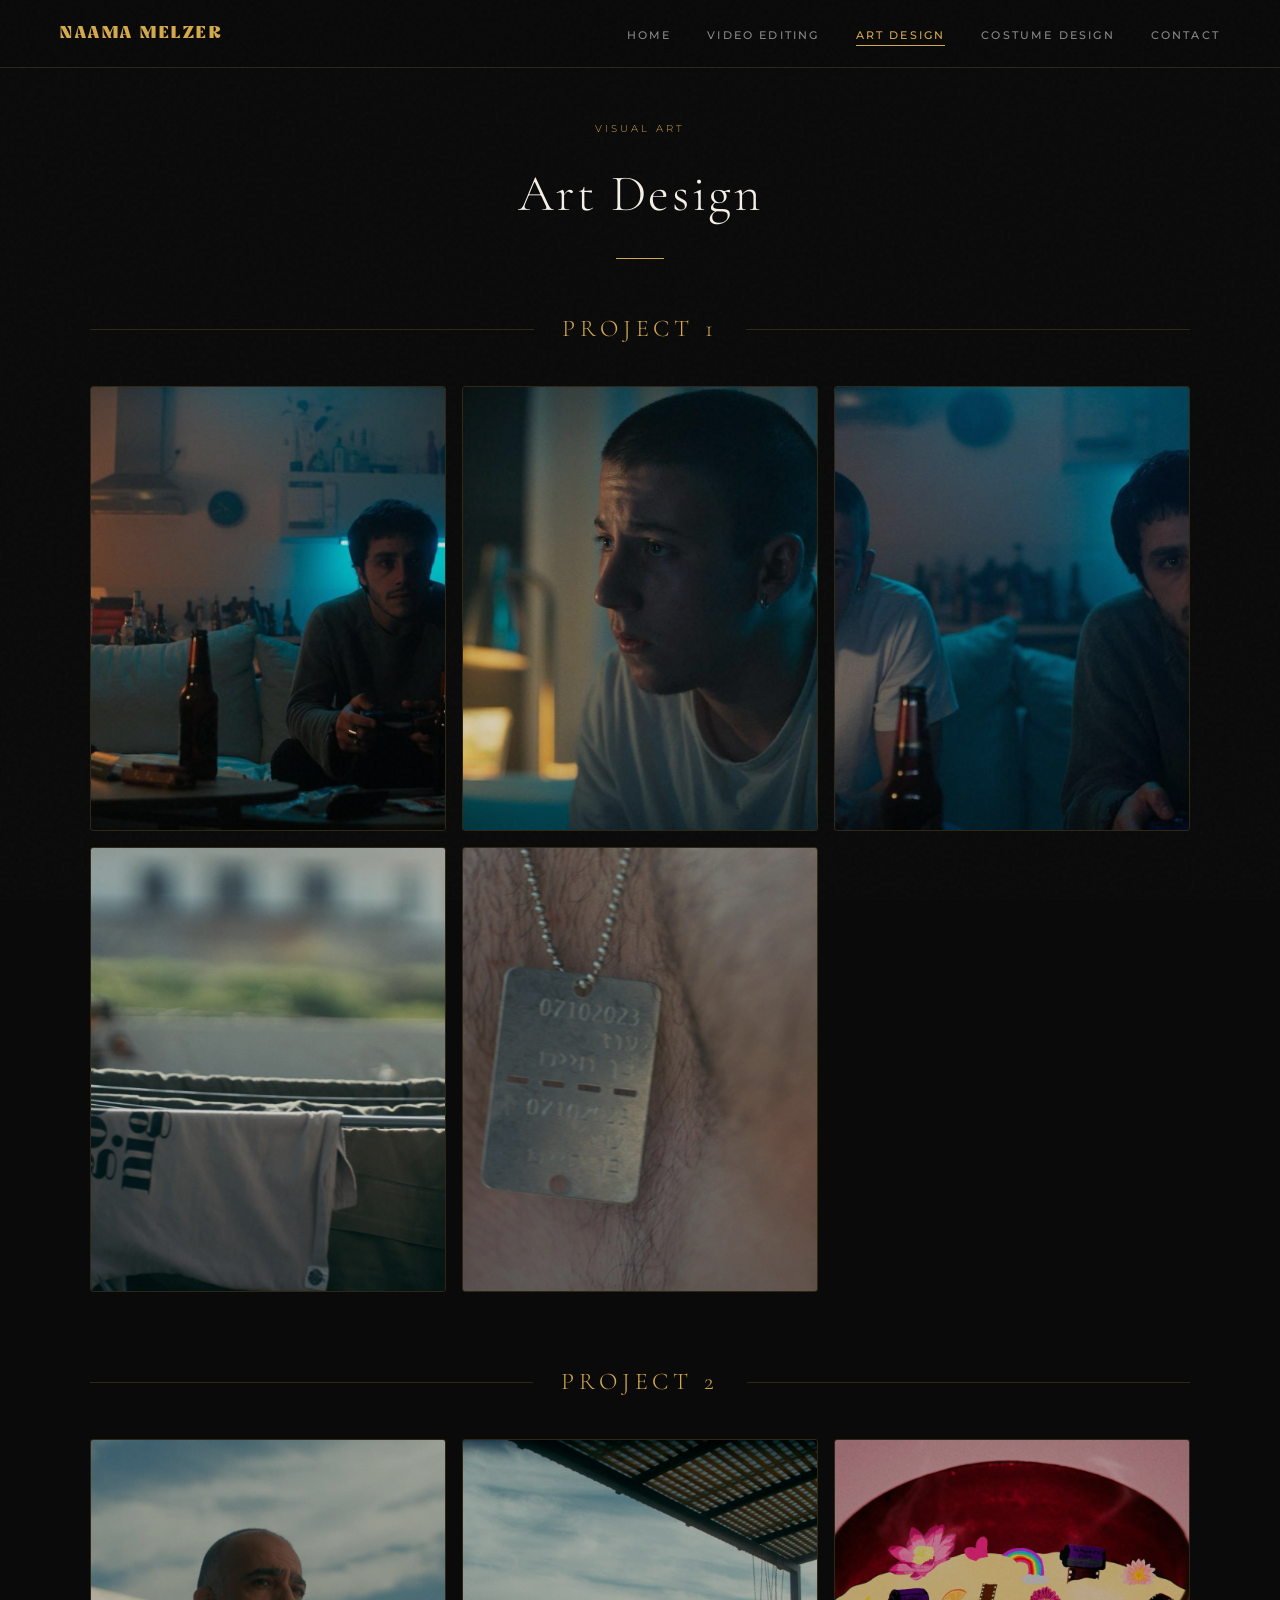
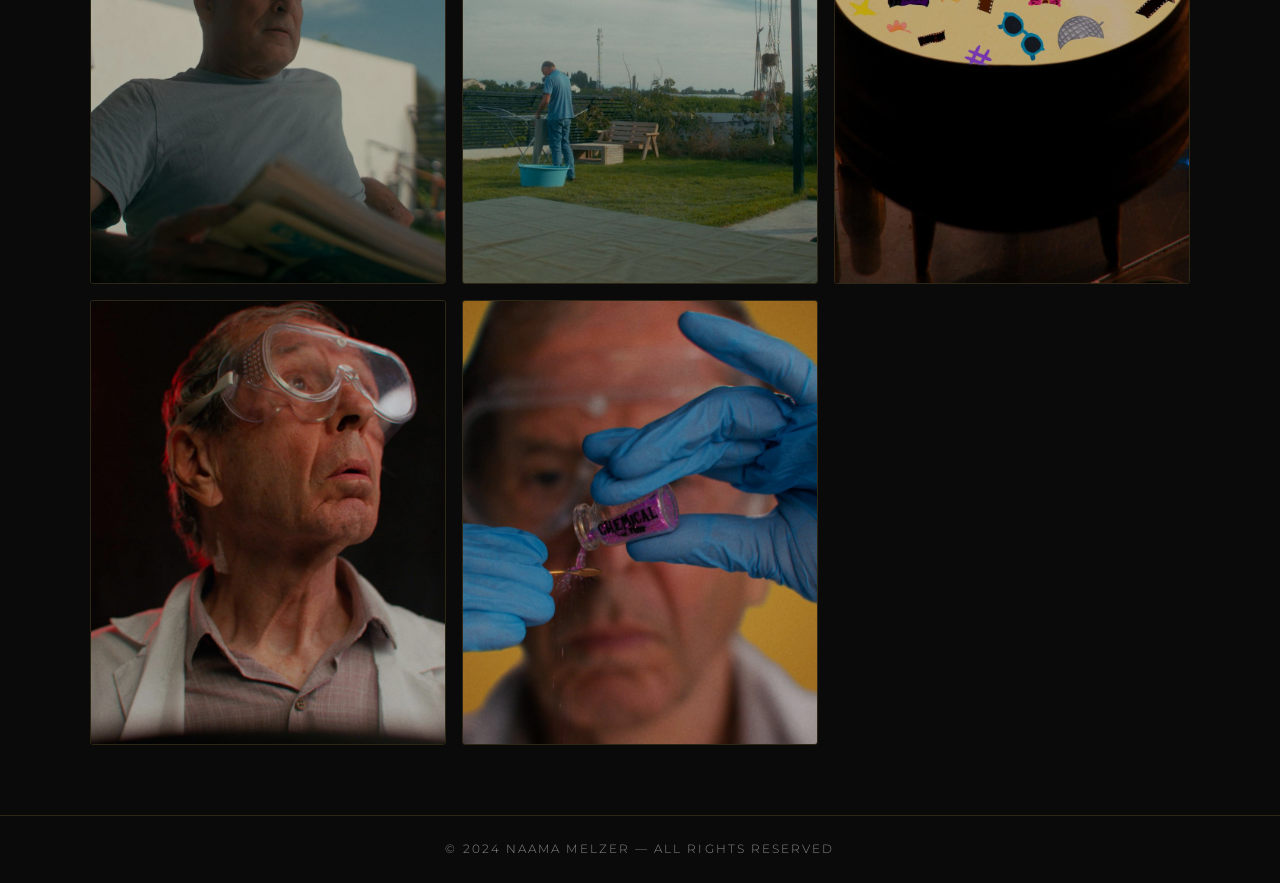
==== Art.html @ b5d04736 "Add files via upload" ====
<!DOCTYPE html>
<html lang="en">
<head>
  <meta charset="UTF-8">
  <meta name="viewport" content="width=device-width, initial-scale=1.0">
  <title>Art Design — Naama Melzer</title>
  <link rel="stylesheet" href="style.css">
  <link rel="stylesheet" href="https://cdnjs.cloudflare.com/ajax/libs/font-awesome/6.4.0/css/all.min.css">
</head>
<body class="page-fade">

  <header>
    <span class="nav-brand">Naama Melzer</span>
    <nav>
      <ul>
        <li><a href="index.html">Home</a></li>
        <li><a href="Video.html">Video Editing</a></li>
        <li><a href="Art.html" class="active">Art Design</a></li>
        <li><a href="CostumeDesgine.html">Costume Design</a></li>
        <li><a href="ContactUs.html">Contact</a></li>
      </ul>
    </nav>
  </header>

  <div class="section-header" style="padding-top:120px">
    <p class="label">Visual Art</p>
    <h2>Art Design</h2>
    <div class="rule"></div>
  </div>

  <!-- Project 1 -->
  <div class="project-block">
    <div class="project-divider">
      <div class="pd-line"></div>
      <span class="pd-label">Project 1</span>
      <div class="pd-line"></div>
    </div>
    <div class="art-grid">
      <div class="art-card">
        <img src="images/image1.jpg" alt="Project 1 — Work 1">
        <div class="art-card-overlay"><h3>Project 1</h3></div>
      </div>
      <div class="art-card">
        <img src="images/image2.jpg" alt="Project 1 — Work 2">
        <div class="art-card-overlay"><h3>Project 1</h3></div>
      </div>
      <div class="art-card">
        <img src="images/image3.jpg" alt="Project 1 — Work 3">
        <div class="art-card-overlay"><h3>Project 1</h3></div>
      </div>
      <div class="art-card">
        <img src="images/image4.jpg" alt="Project 1 — Work 4">
        <div class="art-card-overlay"><h3>Project 1</h3></div>
      </div>
      <div class="art-card">
        <img src="images/image5.jpg" alt="Project 1 — Work 5">
        <div class="art-card-overlay"><h3>Project 1</h3></div>
      </div>
    </div>
  </div>

  <!-- Project 2 -->
  <div class="project-block">
    <div class="project-divider">
      <div class="pd-line"></div>
      <span class="pd-label">Project 2</span>
      <div class="pd-line"></div>
    </div>
    <div class="art-grid">
      <div class="art-card">
        <img src="images/image6.jpg" alt="Project 2 — Work 1">
        <div class="art-card-overlay"><h3>Project 2</h3></div>
      </div>
      <div class="art-card">
        <img src="images/image7.jpg" alt="Project 2 — Work 2">
        <div class="art-card-overlay"><h3>Project 2</h3></div>
      </div>
      <div class="art-card">
        <img src="images/image8.jpg" alt="Project 2 — Work 3">
        <div class="art-card-overlay"><h3>Project 2</h3></div>
      </div>
      <div class="art-card">
        <img src="images/image9.jpg" alt="Project 2 — Work 4">
        <div class="art-card-overlay"><h3>Project 2</h3></div>
      </div>
      <div class="art-card">
        <img src="images/image10.jpg" alt="Project 2 — Work 5">
        <div class="art-card-overlay"><h3>Project 2</h3></div>
      </div>
    </div>
  </div>

  <footer>
    <p>&copy; 2024 Naama Melzer &mdash; All rights reserved</p>
  </footer>

  <script src="script.js"></script>
</body>
</html>
---- style.css ----
/* ============================================================
   NAAMA MELZER — PORTFOLIO  |  Professional Redesign
   ============================================================ */

@import url('https://fonts.googleapis.com/css2?family=Cormorant+Garamond:ital,wght@0,300;0,400;0,600;1,300;1,400&family=Montserrat:wght@300;400;500;600&display=swap');

@font-face {
  font-family: 'NEONLEDLight';
  src: url('NEONLEDLight.otf') format('opentype');
}
@font-face {
  font-family: 'CameraObscuraDEMO';
  src: url('CameraObscuraDEMO.otf') format('opentype');
}
@font-face {
  font-family: 'NougatExtraBlack';
  src: url('Nougat-ExtraBlack.ttf') format('truetype');
}

:root {
  --bg:          #0a0a0a;
  --bg2:         #111111;
  --bg3:         #181818;
  --gold:        #d4a94a;
  --gold-light:  #f0cc7a;
  --gold-dim:    #8a6a22;
  --white:       #f5f0e8;
  --grey:        #888;
  --border:      rgba(212, 169, 74, 0.18);
  --transition:  0.35s cubic-bezier(0.4, 0, 0.2, 1);
}

*, *::before, *::after { margin:0; padding:0; box-sizing:border-box; }
html { scroll-behavior: smooth; }

body {
  background-color: var(--bg);
  color: var(--white);
  font-family: 'Montserrat', sans-serif;
  font-weight: 300;
  letter-spacing: 0.02em;
  line-height: 1.7;
  overflow-x: hidden;
}

a { color: inherit; text-decoration: none; }
img { display: block; max-width: 100%; }

/* grain */
body::before {
  content: '';
  position: fixed; inset: 0;
  background-image: url("data:image/svg+xml,%3Csvg viewBox='0 0 256 256' xmlns='http://www.w3.org/2000/svg'%3E%3Cfilter id='n'%3E%3CfeTurbulence type='fractalNoise' baseFrequency='0.9' numOctaves='4' stitchTiles='stitch'/%3E%3C/filter%3E%3Crect width='100%25' height='100%25' filter='url(%23n)' opacity='1'/%3E%3C/svg%3E");
  opacity: 0.025;
  pointer-events: none;
  z-index: 9999;
}

/* ── Header ── */
header {
  position: fixed; top:0; left:0; right:0; z-index:100;
  background: rgba(10,10,10,0.88);
  backdrop-filter: blur(18px); -webkit-backdrop-filter: blur(18px);
  border-bottom: 1px solid var(--border);
  padding: 0 60px;
  height: 68px;
  display: flex; align-items: center; justify-content: space-between;
}

.nav-brand {
  font-family: 'CameraObscuraDEMO', serif;
  font-size: 1.05rem; color: var(--gold); letter-spacing: 0.15em; text-transform: uppercase;
}

nav ul { list-style:none; display:flex; gap:36px; align-items:center; }

nav ul li a {
  font-family: 'Montserrat', sans-serif;
  font-size: 0.68rem; font-weight:500; letter-spacing:0.2em; text-transform:uppercase;
  color: var(--grey); position:relative; padding-bottom:4px;
  transition: color var(--transition);
}
nav ul li a::after {
  content:''; position:absolute; bottom:0; left:0; width:0; height:1px;
  background: var(--gold); transition: width var(--transition);
}
nav ul li a:hover, nav ul li a.active { color: var(--gold); }
nav ul li a:hover::after, nav ul li a.active::after { width:100%; }

/* ── Hero ── */
.hero {
  min-height: 100vh; display:flex; flex-direction:column;
  align-items:center; justify-content:center; text-align:center;
  padding: 100px 40px 60px; position:relative; overflow:hidden;
}
.hero::before {
  content:''; position:absolute; inset:0;
  background: radial-gradient(ellipse 80% 60% at 50% 50%, rgba(212,169,74,0.07) 0%, transparent 70%);
  pointer-events:none;
}
.hero-line {
  width:1px; height:80px;
  background: linear-gradient(to bottom, transparent, var(--gold));
  margin: 0 auto 40px;
  animation: lineGrow 1.2s ease forwards;
}
@keyframes lineGrow { from{height:0;opacity:0} to{height:80px;opacity:1} }

.hero h1 {
  font-family: 'NEONLEDLight', sans-serif;
  font-size: clamp(3.5rem, 10vw, 8rem); font-weight:400;
  color: var(--gold); letter-spacing:0.06em; line-height:1;
  animation: fadeUp 1s ease 0.3s both;
  text-shadow: 0 0 60px rgba(212,169,74,0.3);
}
.hero h2 {
  font-family: 'CameraObscuraDEMO', sans-serif;
  font-size: clamp(0.85rem, 2.5vw, 1.2rem); font-weight:400;
  color: var(--white); letter-spacing:0.35em; text-transform:uppercase;
  margin-top:16px; opacity:0.7; animation: fadeUp 1s ease 0.5s both;
}
.hero-divider {
  display:flex; align-items:center; gap:16px;
  margin: 36px auto 0; width:260px; animation: fadeUp 1s ease 0.7s both;
}
.hero-divider::before, .hero-divider::after { content:''; flex:1; height:1px; background:var(--border); }
.hero-divider span { width:5px; height:5px; background:var(--gold); transform:rotate(45deg); flex-shrink:0; }

@keyframes fadeUp { from{opacity:0;transform:translateY(24px)} to{opacity:1;transform:translateY(0)} }

/* ── Section Header ── */
.section-header { text-align:center; padding:80px 20px 50px; }
.section-header .label { font-size:0.63rem; letter-spacing:0.3em; text-transform:uppercase; color:var(--gold); margin-bottom:14px; }
.section-header h2 { font-family:'Cormorant Garamond',serif; font-size:clamp(2rem,5vw,3.2rem); font-weight:300; color:var(--white); letter-spacing:0.05em; }
.section-header .rule { width:48px; height:1px; background:var(--gold); margin:20px auto 0; }

/* ── Slider ── */
.slider-wrap {
  position:relative; width:min(1100px,92vw);
  height:clamp(300px,44vw,540px);
  margin:0 auto 80px; overflow:hidden;
  border-radius:4px; border:1px solid var(--border);
}
.slider-track { display:flex; height:100%; transition:transform 0.55s cubic-bezier(0.77,0,0.175,1); }
.slider-track img { width:100%; height:100%; flex-shrink:0; object-fit:cover; filter:brightness(0.9); }

.slider-btn {
  position:absolute; top:50%; transform:translateY(-50%);
  background:rgba(10,10,10,0.55); border:1px solid var(--border);
  color:var(--gold); width:48px; height:48px; border-radius:50%;
  cursor:pointer; display:flex; align-items:center; justify-content:center;
  font-size:1.1rem; backdrop-filter:blur(8px);
  transition: background var(--transition), transform var(--transition); z-index:2;
}
.slider-btn:hover { background:rgba(212,169,74,0.18); transform:translateY(-50%) scale(1.08); }
.slider-btn.prev { left:18px; }
.slider-btn.next { right:18px; }

.slider-dots { position:absolute; bottom:14px; left:50%; transform:translateX(-50%); display:flex; gap:8px; z-index:2; }
.slider-dots span { width:6px; height:6px; border-radius:50%; background:rgba(255,255,255,0.25); cursor:pointer; transition: background var(--transition), transform var(--transition); }
.slider-dots span.active { background:var(--gold); transform:scale(1.3); }

/* ── Video Projects ── */
.video-project {
  display:grid; grid-template-columns:1fr 1fr;
  width:min(1100px,92vw); margin:0 auto 60px;
  border:1px solid var(--border); border-radius:4px; overflow:hidden;
}
.video-project:nth-child(even) { direction:rtl; }
.video-project:nth-child(even) > * { direction:ltr; }
.video-project .vp-gallery { position:relative; height:380px; overflow:hidden; }
.video-project .vp-gallery .slider-track { height:100%; }
.video-project .vp-gallery .slider-track img { filter:brightness(0.8); }
.video-project .vp-info {
  background:var(--bg3); padding:50px 44px;
  display:flex; flex-direction:column; justify-content:center; gap:18px;
}
.video-project .vp-info h2 { font-family:'Cormorant Garamond',serif; font-size:2rem; font-weight:300; color:var(--gold); letter-spacing:0.08em; }
.video-project .vp-info p { font-size:0.82rem; color:var(--grey); letter-spacing:0.08em; }

.watch-btn {
  display:inline-flex; align-items:center; gap:10px;
  border:1px solid var(--gold); color:var(--gold);
  padding:12px 28px; font-size:0.72rem; letter-spacing:0.25em; text-transform:uppercase;
  width:fit-content; transition: background var(--transition), color var(--transition); margin-top:8px;
}
.watch-btn:hover { background:var(--gold); color:var(--bg); }
.watch-btn svg { width:14px; height:14px; fill:currentColor; }

/* ── Art Grid ── */
.art-grid {
  display:grid; grid-template-columns:repeat(auto-fill,minmax(280px,1fr));
  gap:16px; width:min(1100px,92vw); margin:0 auto 80px;
}
.art-card { position:relative; aspect-ratio:4/5; overflow:hidden; border:1px solid var(--border); border-radius:3px; cursor:pointer; }
.art-card img { width:100%; height:100%; object-fit:cover; transition: transform 0.7s cubic-bezier(0.4,0,0.2,1), filter 0.7s ease; filter:brightness(0.85); }
.art-card:hover img { transform:scale(1.06); filter:brightness(1); }
.art-card-overlay {
  position:absolute; inset:0;
  background:linear-gradient(to top,rgba(0,0,0,0.7) 0%,transparent 55%);
  opacity:0; transition:opacity var(--transition);
  display:flex; align-items:flex-end; padding:24px;
}
.art-card:hover .art-card-overlay { opacity:1; }
.art-card-overlay h3 { font-family:'Cormorant Garamond',serif; font-size:1.1rem; font-weight:300; color:var(--white); letter-spacing:0.06em; }

/* ── Costume Masonry ── */
.costume-masonry { columns:3; column-gap:16px; width:min(1100px,92vw); margin:0 auto 80px; }
.costume-masonry .cm-item { break-inside:avoid; margin-bottom:16px; overflow:hidden; border:1px solid var(--border); border-radius:3px; position:relative; }
.costume-masonry .cm-item img { width:100%; display:block; transition: transform 0.6s ease, filter 0.6s ease; filter:brightness(0.88); }
.costume-masonry .cm-item:hover img { transform:scale(1.04); filter:brightness(1); }

/* ── Contact ── */
.contact-wrapper {
  display:grid; grid-template-columns:1fr 1fr;
  width:min(900px,92vw); margin:0 auto 120px;
  border:1px solid var(--border); border-radius:4px; overflow:hidden;
}
.contact-info { background:var(--bg3); padding:56px 48px; display:flex; flex-direction:column; gap:24px; }
.contact-info h2 { font-family:'Cormorant Garamond',serif; font-size:2.2rem; font-weight:300; color:var(--gold); letter-spacing:0.06em; margin-bottom:8px; }
.contact-info .ci-item { display:flex; align-items:flex-start; gap:16px; font-size:0.82rem; color:var(--white); opacity:0.75; }
.contact-info .ci-item i { color:var(--gold); font-size:0.9rem; margin-top:2px; flex-shrink:0; }
.contact-info .ci-item a { color:inherit; transition:color var(--transition); }
.contact-info .ci-item a:hover { color:var(--gold); }

.contact-form-side { background:var(--bg2); padding:56px 48px; }
.contact-form-side h3 { font-family:'Cormorant Garamond',serif; font-size:1.5rem; font-weight:300; color:var(--white); letter-spacing:0.06em; margin-bottom:32px; }

.form-group { margin-bottom:20px; }
.form-group label { display:block; font-size:0.63rem; letter-spacing:0.2em; text-transform:uppercase; color:var(--grey); margin-bottom:8px; }
.form-group input, .form-group textarea {
  width:100%; background:transparent; border:none; border-bottom:1px solid var(--border);
  color:var(--white); font-family:'Montserrat',sans-serif; font-size:0.85rem;
  padding:10px 0; outline:none; transition:border-color var(--transition);
}
.form-group input:focus, .form-group textarea:focus { border-bottom-color:var(--gold); }
.form-group textarea { height:100px; resize:none; }

.submit-btn {
  margin-top:12px; display:inline-flex; align-items:center; gap:12px;
  border:1px solid var(--gold); background:transparent; color:var(--gold);
  padding:14px 32px; font-family:'Montserrat',sans-serif;
  font-size:0.7rem; letter-spacing:0.25em; text-transform:uppercase;
  cursor:pointer; transition: background var(--transition), color var(--transition);
  width:100%; justify-content:center;
}
.submit-btn:hover { background:var(--gold); color:var(--bg); }

/* Home contact bar */
.home-contact { border-top:1px solid var(--border); padding:70px 40px 100px; text-align:center; }
.home-contact h2 { font-family:'CameraObscuraDEMO',sans-serif; font-size:2rem; color:var(--gold); margin-bottom:8px; }
.home-contact .rule { width:48px; height:1px; background:var(--gold); margin:16px auto 36px; }
.home-contact ul { list-style:none; display:inline-flex; flex-direction:column; gap:16px; text-align:left; }
.home-contact li { display:flex; align-items:center; gap:18px; font-size:1rem; color:var(--white); opacity:0.8; }
.home-contact li i { color:var(--gold); width:18px; }
.home-contact li a { color:inherit; transition:color var(--transition); }
.home-contact li a:hover { color:var(--gold); }

/* ── Footer ── */
footer {
  border-top:1px solid var(--border); padding:24px 60px;
  display:flex; align-items:center; justify-content:center;
  font-size:0.72rem; letter-spacing:0.18em; color:var(--grey); text-transform:uppercase;
}

/* ── Status Modal ── */
.status-modal {
  display:none; position:fixed; inset:0;
  background:rgba(0,0,0,0.7); backdrop-filter:blur(4px);
  z-index:9000; align-items:center; justify-content:center;
}
.status-modal.open { display:flex; }
.status-modal-content {
  background:var(--bg3); border:1px solid var(--border); border-radius:6px;
  padding:48px 52px; text-align:center; max-width:440px; width:90%;
  position:relative; animation:fadeUp 0.35s ease;
}
.status-modal-content p { font-size:1rem; color:var(--white); line-height:1.6; }
.close { position:absolute; top:16px; right:20px; font-size:1.4rem; color:var(--grey); cursor:pointer; transition:color var(--transition); background:none; border:none; }
.close:hover { color:var(--gold); }

/* ── Responsive ── */
@media (max-width:900px) {
  header { padding:0 24px; }
  .video-project { grid-template-columns:1fr; }
  .video-project:nth-child(even) { direction:ltr; }
  .video-project .vp-gallery { height:260px; }
  .video-project .vp-info { padding:36px 28px; }
  .contact-wrapper { grid-template-columns:1fr; }
  .contact-info, .contact-form-side { padding:40px 28px; }
  .costume-masonry { columns:2; }
}

@media (max-width:600px) {
  header { padding:0 16px; }
  nav ul { gap:14px; }
  nav ul li a { font-size:0.58rem; }
  .nav-brand { font-size:0.85rem; }
  .hero { padding:110px 20px 50px; }
  .costume-masonry { columns:1; }
  .art-grid { grid-template-columns:1fr; }
  footer { padding:20px 24px; }
}

.page-fade { animation: pageFadeIn 0.5s ease; }
@keyframes pageFadeIn { from{opacity:0} to{opacity:1} }

/* ── Video Section ── */
.video-section {
  width: min(1100px, 92vw);
  margin: 0 auto 80px;
}

.video-wrapper {
  position: relative;
  border: 1px solid var(--border);
  border-radius: 4px;
  overflow: hidden;
  background: #000;
}

.video-wrapper video {
  width: 100%;
  display: block;
  max-height: 620px;
  object-fit: cover;
}

.video-controls {
  position: absolute;
  bottom: 0; left: 0; right: 0;
  padding: 16px 20px;
  display: flex;
  align-items: center;
  gap: 12px;
  background: linear-gradient(to top, rgba(0,0,0,0.75) 0%, transparent 100%);
  opacity: 0;
  transition: opacity 0.3s ease;
}

.video-wrapper:hover .video-controls,
.video-wrapper:focus-within .video-controls {
  opacity: 1;
}

.vc-btn {
  width: 40px; height: 40px;
  border-radius: 50%;
  border: 1px solid var(--border);
  background: rgba(10,10,10,0.6);
  color: var(--gold);
  font-size: 0.85rem;
  cursor: pointer;
  display: flex; align-items: center; justify-content: center;
  backdrop-filter: blur(6px);
  transition: background var(--transition), transform var(--transition);
  flex-shrink: 0;
}

.vc-btn:hover {
  background: rgba(212,169,74,0.2);
  transform: scale(1.1);
}

.vc-progress {
  flex: 1;
  height: 3px;
  background: rgba(255,255,255,0.2);
  border-radius: 2px;
  cursor: pointer;
  position: relative;
}

.vc-progress-bar {
  height: 100%;
  background: var(--gold);
  border-radius: 2px;
  width: 0%;
  transition: width 0.1s linear;
  pointer-events: none;
}

/* ── Project Divider ── */
.project-block {
  width: min(1100px, 92vw);
  margin: 0 auto 70px;
}

.project-divider {
  display: flex;
  align-items: center;
  gap: 20px;
  margin-bottom: 36px;
}

.pd-line {
  flex: 1;
  height: 1px;
  background: var(--border);
}

.pd-label {
  font-family: 'Cormorant Garamond', serif;
  font-size: 1.5rem;
  font-weight: 300;
  color: var(--gold);
  letter-spacing: 0.2em;
  text-transform: uppercase;
  white-space: nowrap;
  padding: 0 8px;
}

/* Override art-grid & costume-masonry width when inside project-block */
.project-block .art-grid,
.project-block .costume-masonry {
  width: 100%;
  margin: 0;
}
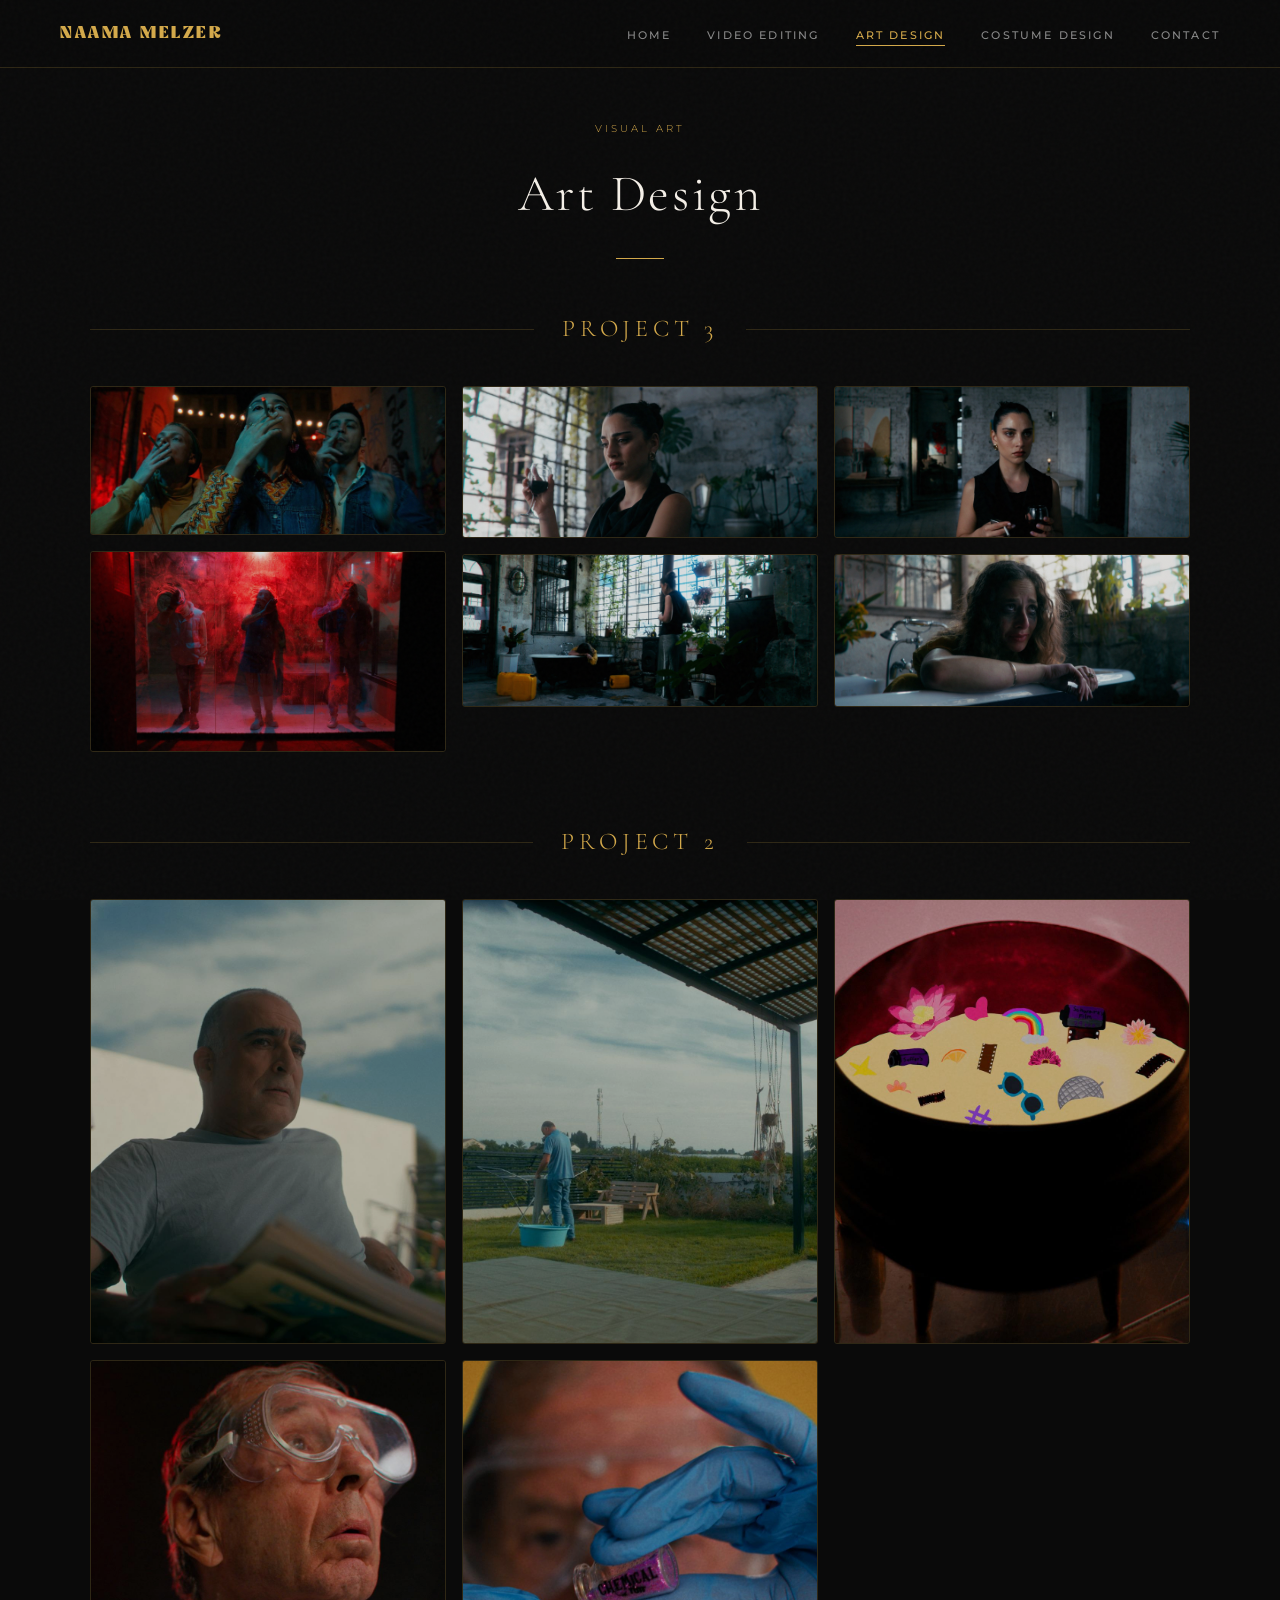
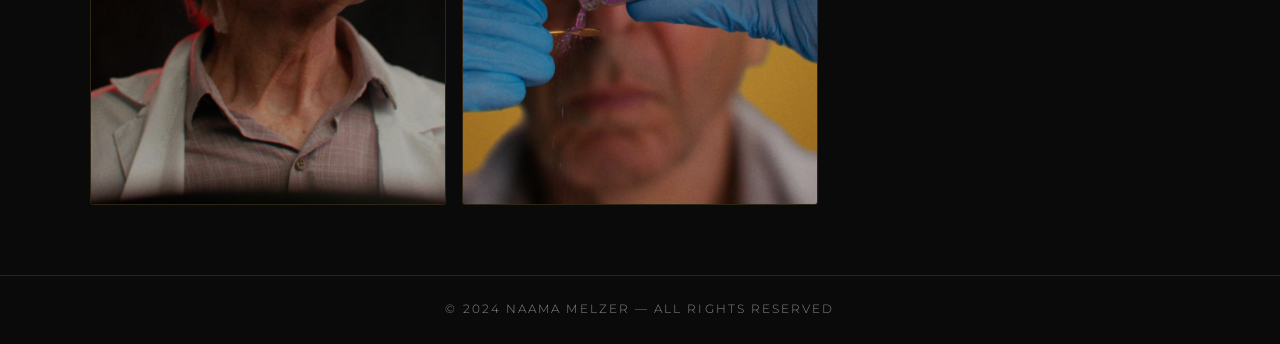
==== commit 900dbf19: "Refactor Project 1 layout and update labels Updated project labels and replaced project 1 images wit" ====
--- a/Art.html
+++ b/Art.html
@@ -28,34 +28,21 @@
     <div class="rule"></div>
   </div>
 
-  <!-- Project 1 -->
+
+    <!-- Project 1-->
   <div class="project-block">
     <div class="project-divider">
       <div class="pd-line"></div>
-      <span class="pd-label">Project 1</span>
+      <span class="pd-label">Project 3</span>
       <div class="pd-line"></div>
     </div>
-    <div class="art-grid">
-      <div class="art-card">
-        <img src="images/image1.jpg" alt="Project 1 — Work 1">
-        <div class="art-card-overlay"><h3>Project 1</h3></div>
-      </div>
-      <div class="art-card">
-        <img src="images/image2.jpg" alt="Project 1 — Work 2">
-        <div class="art-card-overlay"><h3>Project 1</h3></div>
-      </div>
-      <div class="art-card">
-        <img src="images/image3.jpg" alt="Project 1 — Work 3">
-        <div class="art-card-overlay"><h3>Project 1</h3></div>
-      </div>
-      <div class="art-card">
-        <img src="images/image4.jpg" alt="Project 1 — Work 4">
-        <div class="art-card-overlay"><h3>Project 1</h3></div>
-      </div>
-      <div class="art-card">
-        <img src="images/image5.jpg" alt="Project 1 — Work 5">
-        <div class="art-card-overlay"><h3>Project 1</h3></div>
-      </div>
+    <div class="costume-masonry">
+      <div class="cm-item"><img src="images/image20.jpg" alt="Project 1 — Work 1"></div>
+      <div class="cm-item"><img src="images/image21.jpg" alt="Project 1 — Work 2"></div>
+      <div class="cm-item"><img src="images/image22.jpg" alt="Project 1 — Work 3"></div>
+      <div class="cm-item"><img src="images/image23.jpg" alt="Project 1 — Work 4"></div>
+      <div class="cm-item"><img src="images/image24.jpg" alt="Project 1 — Work 5"></div>
+      <div class="cm-item"><img src="images/image25.jpg" alt="Project 1 — Work 6"></div>
     </div>
   </div>
 
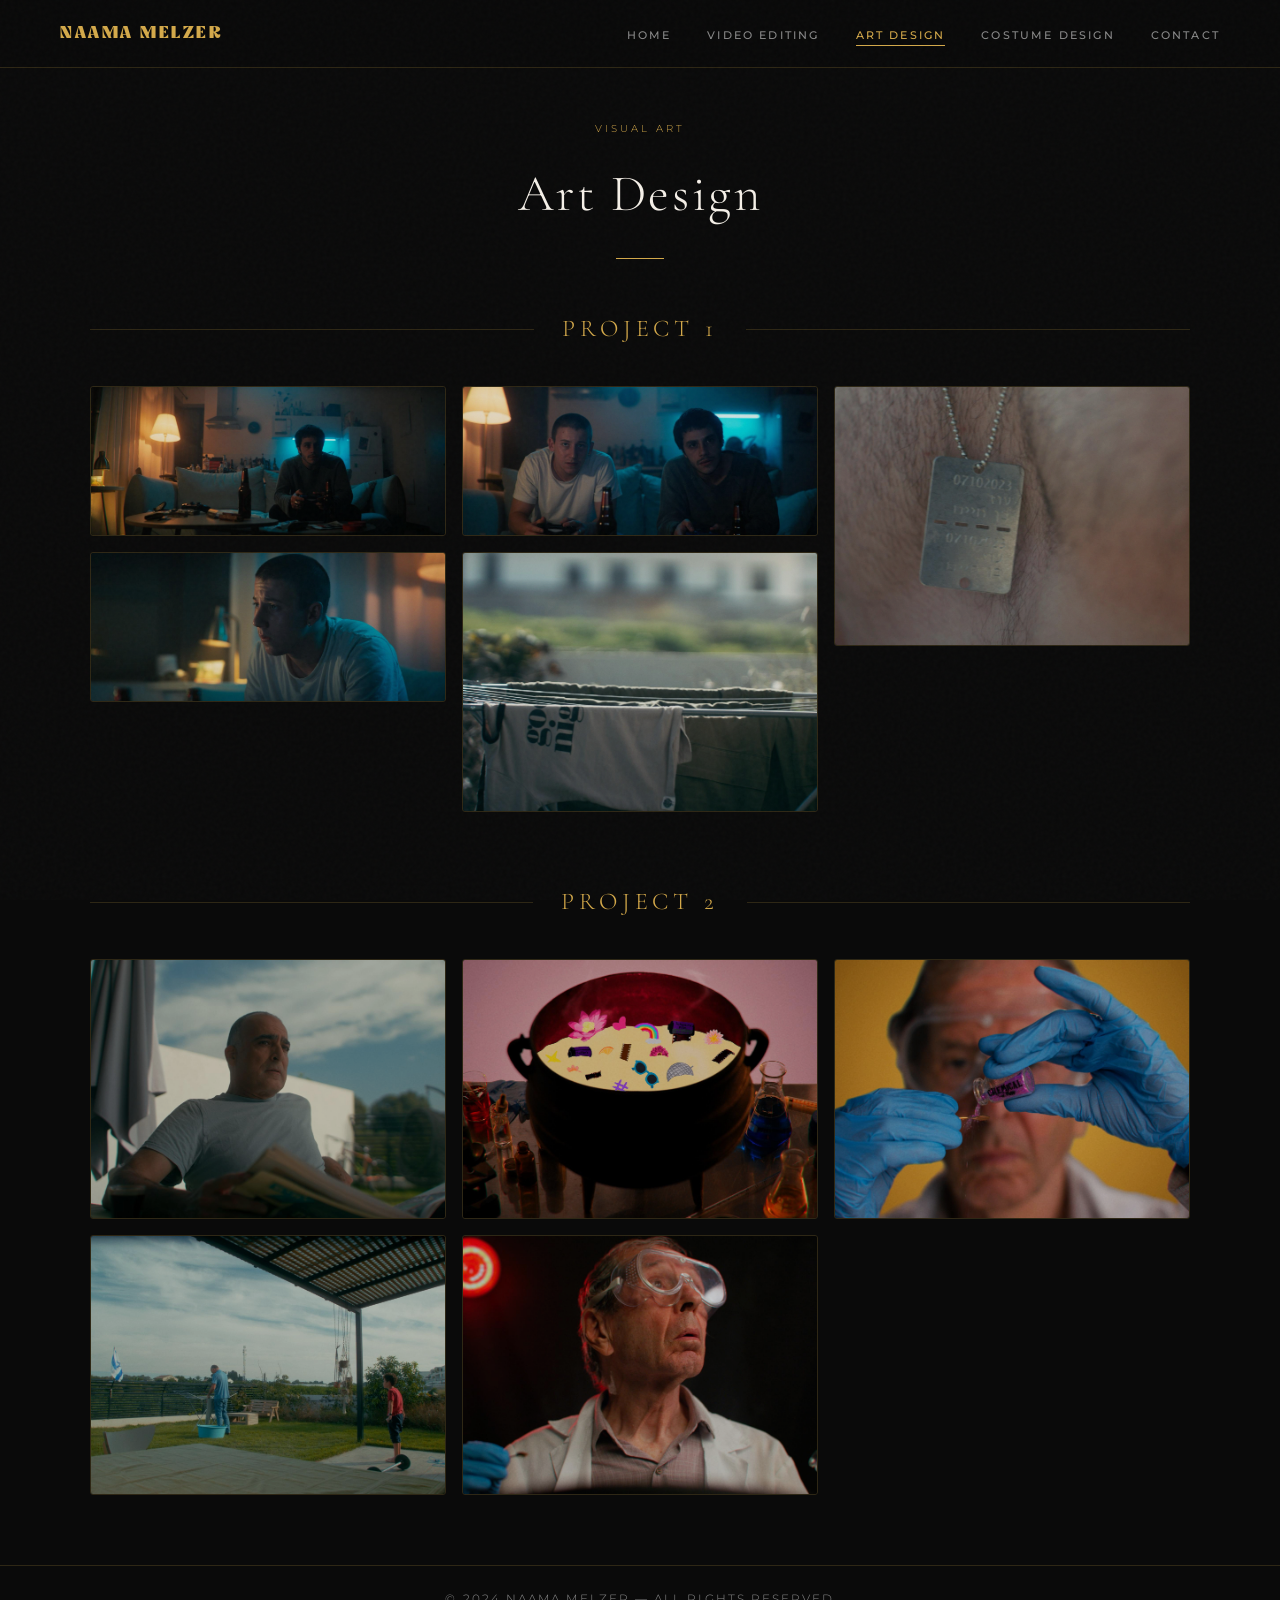
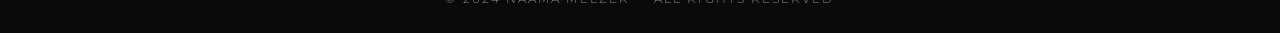
==== commit 3d3c5583: "Add files via upload" ====
--- a/Art.html
+++ b/Art.html
@@ -28,21 +28,19 @@
     <div class="rule"></div>
   </div>
 
-
-    <!-- Project 1-->
+  <!-- Project 1 -->
   <div class="project-block">
     <div class="project-divider">
       <div class="pd-line"></div>
-      <span class="pd-label">Project 3</span>
+      <span class="pd-label">Project 1</span>
       <div class="pd-line"></div>
     </div>
     <div class="costume-masonry">
-      <div class="cm-item"><img src="images/image20.jpg" alt="Project 1 — Work 1"></div>
-      <div class="cm-item"><img src="images/image21.jpg" alt="Project 1 — Work 2"></div>
-      <div class="cm-item"><img src="images/image22.jpg" alt="Project 1 — Work 3"></div>
-      <div class="cm-item"><img src="images/image23.jpg" alt="Project 1 — Work 4"></div>
-      <div class="cm-item"><img src="images/image24.jpg" alt="Project 1 — Work 5"></div>
-      <div class="cm-item"><img src="images/image25.jpg" alt="Project 1 — Work 6"></div>
+      <div class="cm-item"><img src="images/image1.jpg" alt="Project 1 — Work 1"></div>
+      <div class="cm-item"><img src="images/image2.jpg" alt="Project 1 — Work 2"></div>
+      <div class="cm-item"><img src="images/image3.jpg" alt="Project 1 — Work 3"></div>
+      <div class="cm-item"><img src="images/image4.jpg" alt="Project 1 — Work 4"></div>
+      <div class="cm-item"><img src="images/image5.jpg" alt="Project 1 — Work 5"></div>
     </div>
   </div>
 
@@ -53,27 +51,12 @@
       <span class="pd-label">Project 2</span>
       <div class="pd-line"></div>
     </div>
-    <div class="art-grid">
-      <div class="art-card">
-        <img src="images/image6.jpg" alt="Project 2 — Work 1">
-        <div class="art-card-overlay"><h3>Project 2</h3></div>
-      </div>
-      <div class="art-card">
-        <img src="images/image7.jpg" alt="Project 2 — Work 2">
-        <div class="art-card-overlay"><h3>Project 2</h3></div>
-      </div>
-      <div class="art-card">
-        <img src="images/image8.jpg" alt="Project 2 — Work 3">
-        <div class="art-card-overlay"><h3>Project 2</h3></div>
-      </div>
-      <div class="art-card">
-        <img src="images/image9.jpg" alt="Project 2 — Work 4">
-        <div class="art-card-overlay"><h3>Project 2</h3></div>
-      </div>
-      <div class="art-card">
-        <img src="images/image10.jpg" alt="Project 2 — Work 5">
-        <div class="art-card-overlay"><h3>Project 2</h3></div>
-      </div>
+    <div class="costume-masonry">
+      <div class="cm-item"><img src="images/image6.jpg" alt="Project 2 — Work 1"></div>
+      <div class="cm-item"><img src="images/image7.jpg" alt="Project 2 — Work 2"></div>
+      <div class="cm-item"><img src="images/image8.jpg" alt="Project 2 — Work 3"></div>
+      <div class="cm-item"><img src="images/image9.jpg" alt="Project 2 — Work 4"></div>
+      <div class="cm-item"><img src="images/image10.jpg" alt="Project 2 — Work 5"></div>
     </div>
   </div>
 
--- a/style.css
+++ b/style.css
@@ -416,3 +416,29 @@
   width: 100%;
   margin: 0;
 }
+
+/* ── YouTube Embed ── */
+.video-section {
+  width: min(1100px, 92vw);
+  margin: 0 auto 80px;
+}
+
+.youtube-wrapper {
+  position: relative;
+  width: 100%;
+  padding-bottom: 56.25%;
+  height: 0;
+  overflow: hidden;
+  border-radius: 4px;
+  border: 1px solid var(--border);
+  background: #000;
+}
+
+.youtube-wrapper iframe {
+  position: absolute;
+  top: 0; left: 0;
+  width: 100%;
+  height: 100%;
+  border: none;
+  display: block;
+}
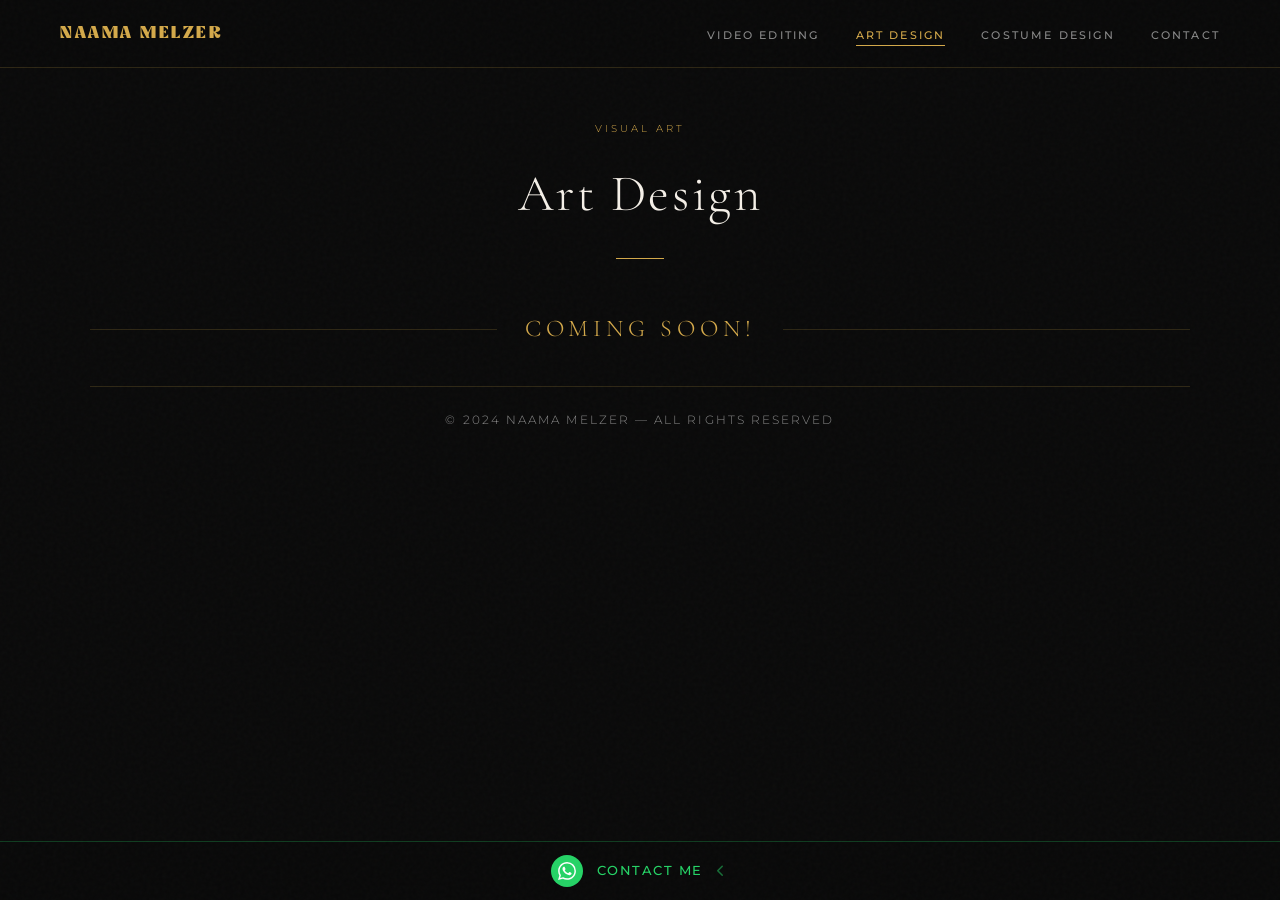
==== commit 2c5059a2: "Add files via upload Update files" ====
--- a/Art.html
+++ b/Art.html
@@ -10,10 +10,9 @@
 <body class="page-fade">
 
   <header>
-    <span class="nav-brand">Naama Melzer</span>
+    <a href="index.html"><span class="nav-brand">Naama Melzer</span></a>
     <nav>
       <ul>
-        <li><a href="index.html">Home</a></li>
         <li><a href="Video.html">Video Editing</a></li>
         <li><a href="Art.html" class="active">Art Design</a></li>
         <li><a href="CostumeDesgine.html">Costume Design</a></li>
@@ -32,38 +31,29 @@
   <div class="project-block">
     <div class="project-divider">
       <div class="pd-line"></div>
-      <span class="pd-label">Project 1</span>
+      <span class="pd-label">Coming Soon!</span>
       <div class="pd-line"></div>
     </div>
-    <div class="costume-masonry">
-      <div class="cm-item"><img src="images/image1.jpg" alt="Project 1 — Work 1"></div>
-      <div class="cm-item"><img src="images/image2.jpg" alt="Project 1 — Work 2"></div>
-      <div class="cm-item"><img src="images/image3.jpg" alt="Project 1 — Work 3"></div>
-      <div class="cm-item"><img src="images/image4.jpg" alt="Project 1 — Work 4"></div>
-      <div class="cm-item"><img src="images/image5.jpg" alt="Project 1 — Work 5"></div>
-    </div>
-  </div>
-
-  <!-- Project 2 -->
-  <div class="project-block">
-    <div class="project-divider">
-      <div class="pd-line"></div>
-      <span class="pd-label">Project 2</span>
-      <div class="pd-line"></div>
-    </div>
-    <div class="costume-masonry">
-      <div class="cm-item"><img src="images/image6.jpg" alt="Project 2 — Work 1"></div>
-      <div class="cm-item"><img src="images/image7.jpg" alt="Project 2 — Work 2"></div>
-      <div class="cm-item"><img src="images/image8.jpg" alt="Project 2 — Work 3"></div>
-      <div class="cm-item"><img src="images/image9.jpg" alt="Project 2 — Work 4"></div>
-      <div class="cm-item"><img src="images/image10.jpg" alt="Project 2 — Work 5"></div>
-    </div>
-  </div>
+  
 
   <footer>
     <p>&copy; 2024 Naama Melzer &mdash; All rights reserved</p>
   </footer>
 
+
+  <!-- WhatsApp Floating Bar -->
+  <div class="wa-bar">
+    <a href="https://wa.me/972528644592?text=%D7%94%D7%99%D7%99%20%D7%A0%D7%A2%D7%9E%D7%94%2C%20%D7%A8%D7%90%D7%99%D7%AA%D7%99%20%D7%90%D7%AA%20%D7%94%D7%A2%D7%91%D7%95%D7%93%D7%95%D7%AA%20%D7%A9%D7%9C%D7%9A%20%D7%91%D7%90%D7%AA%D7%A8%20%D7%90%D7%A9%D7%9E%D7%97%20%D7%A9%D7%A0%D7%AA%D7%90%D7%9D%20%D7%A4%D7%92%D7%99%D7%A9%D7%94.%0A%D7%A9%D7%9E%D7%99%3A" target="_blank" class="wa-bar-inner">
+      <div class="wa-icon">
+        <svg viewBox="0 0 24 24" xmlns="http://www.w3.org/2000/svg">
+          <path d="M17.472 14.382c-.297-.149-1.758-.867-2.03-.967-.273-.099-.471-.148-.67.15-.197.297-.767.966-.94 1.164-.173.199-.347.223-.644.075-.297-.15-1.255-.463-2.39-1.475-.883-.788-1.48-1.761-1.653-2.059-.173-.297-.018-.458.13-.606.134-.133.298-.347.446-.52.149-.174.198-.298.298-.497.099-.198.05-.371-.025-.52-.075-.149-.669-1.612-.916-2.207-.242-.579-.487-.5-.669-.51-.173-.008-.371-.01-.57-.01-.198 0-.52.074-.792.372-.272.297-1.04 1.016-1.04 2.479 0 1.462 1.065 2.875 1.213 3.074.149.198 2.096 3.2 5.077 4.487.709.306 1.262.489 1.694.625.712.227 1.36.195 1.871.118.571-.085 1.758-.719 2.006-1.413.248-.694.248-1.289.173-1.413-.074-.124-.272-.198-.57-.347m-5.421 7.403h-.004a9.87 9.87 0 01-5.031-1.378l-.361-.214-3.741.982.998-3.648-.235-.374a9.86 9.86 0 01-1.51-5.26c.001-5.45 4.436-9.884 9.888-9.884 2.64 0 5.122 1.03 6.988 2.898a9.825 9.825 0 012.893 6.994c-.003 5.45-4.437 9.884-9.885 9.884m8.413-18.297A11.815 11.815 0 0012.05 0C5.495 0 .16 5.335.157 11.892c0 2.096.547 4.142 1.588 5.945L.057 24l6.305-1.654a11.882 11.882 0 005.683 1.448h.005c6.554 0 11.89-5.335 11.893-11.893a11.821 11.821 0 00-3.48-8.413z"/>
+        </svg>
+      </div>
+      <span class="wa-text"> CONTACT ME </span>
+      <span class="wa-arrow"><i class="fas fa-chevron-left"></i></span>
+    </a>
+  </div>
+
   <script src="script.js"></script>
 </body>
 </html>
--- a/style.css
+++ b/style.css
@@ -89,8 +89,8 @@
 
 /* ── Hero ── */
 .hero {
-  min-height: 100vh; display:flex; flex-direction:column;
-  align-items:center; justify-content:center; text-align:center;
+  min-height: auto; display:flex; flex-direction:column;
+  align-items:center; justify-content:flex-start;; text-align:center;
   padding: 100px 40px 60px; position:relative; overflow:hidden;
 }
 .hero::before {
@@ -129,7 +129,7 @@
 @keyframes fadeUp { from{opacity:0;transform:translateY(24px)} to{opacity:1;transform:translateY(0)} }
 
 /* ── Section Header ── */
-.section-header { text-align:center; padding:80px 20px 50px; }
+.section-header { text-align:center; padding:20px 20px 50px; }
 .section-header .label { font-size:0.63rem; letter-spacing:0.3em; text-transform:uppercase; color:var(--gold); margin-bottom:14px; }
 .section-header h2 { font-family:'Cormorant Garamond',serif; font-size:clamp(2rem,5vw,3.2rem); font-weight:300; color:var(--white); letter-spacing:0.05em; }
 .section-header .rule { width:48px; height:1px; background:var(--gold); margin:20px auto 0; }
@@ -442,3 +442,135 @@
   border: none;
   display: block;
 }
+
+/* ── WhatsApp Floating Bar ── */
+.wa-bar {
+  position: fixed;
+  bottom: 0; left: 0; right: 0;
+  z-index: 500;
+  background: rgba(10,10,10,0.92);
+  backdrop-filter: blur(16px);
+  -webkit-backdrop-filter: blur(16px);
+  border-top: 1px solid rgba(37,211,102,0.25);
+  padding: 0;
+}
+
+.wa-bar-inner {
+  display: flex;
+  align-items: center;
+  justify-content: center;
+  gap: 14px;
+  padding: 13px 24px;
+  text-decoration: none;
+  transition: background var(--transition);
+  cursor: pointer;
+}
+
+.wa-bar-inner:hover {
+  background: rgba(37,211,102,0.08);
+}
+
+.wa-icon {
+  width: 32px; height: 32px;
+  background: #25D366;
+  border-radius: 50%;
+  display: flex; align-items: center; justify-content: center;
+  flex-shrink: 0;
+  animation: waPulse 2.5s ease-in-out infinite;
+}
+
+@keyframes waPulse {
+  0%, 100% { box-shadow: 0 0 0 0 rgba(37,211,102,0.4); }
+  50%       { box-shadow: 0 0 0 8px rgba(37,211,102,0); }
+}
+
+.wa-icon svg {
+  width: 18px; height: 18px;
+  fill: #fff;
+}
+
+.wa-text {
+  font-family: 'Montserrat', sans-serif;
+  font-size: 0.8rem;
+  font-weight: 500;
+  letter-spacing: 0.12em;
+  color: #25D366;
+  direction: rtl;
+}
+
+.wa-arrow {
+  color: rgba(37,211,102,0.5);
+  font-size: 0.75rem;
+  margin-right: 4px;
+}
+
+/* Push footer up so it's not hidden behind the bar */
+footer {
+  margin-bottom: 58px;
+}
+
+/* ── WhatsApp CTA on Contact Page ── */
+.wa-cta-section {
+  width: min(900px, 92vw);
+  margin: 0 auto 32px;
+}
+
+.wa-cta-inner {
+  display: flex;
+  align-items: center;
+  justify-content: space-between;
+  background: rgba(37,211,102,0.06);
+  border: 1px solid rgba(37,211,102,0.2);
+  border-radius: 4px;
+  padding: 24px 36px;
+  gap: 20px;
+}
+
+.wa-cta-label {
+  font-family: 'Cormorant Garamond', serif;
+  font-size: 1.3rem;
+  color: var(--white);
+  direction: rtl;
+}
+
+.wa-cta-sub {
+  font-size: 0.75rem;
+  color: var(--grey);
+  letter-spacing: 0.1em;
+  margin-top: 4px;
+  direction: rtl;
+}
+
+.wa-cta-btn {
+  display: inline-flex;
+  align-items: center;
+  gap: 10px;
+  background: #25D366;
+  color: #fff;
+  padding: 13px 28px;
+  border-radius: 3px;
+  font-family: 'Montserrat', sans-serif;
+  font-size: 0.78rem;
+  font-weight: 600;
+  letter-spacing: 0.1em;
+  white-space: nowrap;
+  transition: background var(--transition), transform var(--transition);
+  flex-shrink: 0;
+}
+
+.wa-cta-btn:hover {
+  background: #1ebe5d;
+  transform: translateY(-2px);
+}
+
+.wa-cta-btn svg {
+  width: 20px; height: 20px;
+  fill: #fff;
+  flex-shrink: 0;
+}
+
+@media (max-width: 600px) {
+  .wa-cta-inner { flex-direction: column; text-align: center; padding: 20px; }
+  .wa-cta-label, .wa-cta-sub { direction: ltr; }
+  .wa-text { font-size: 0.72rem; }
+}
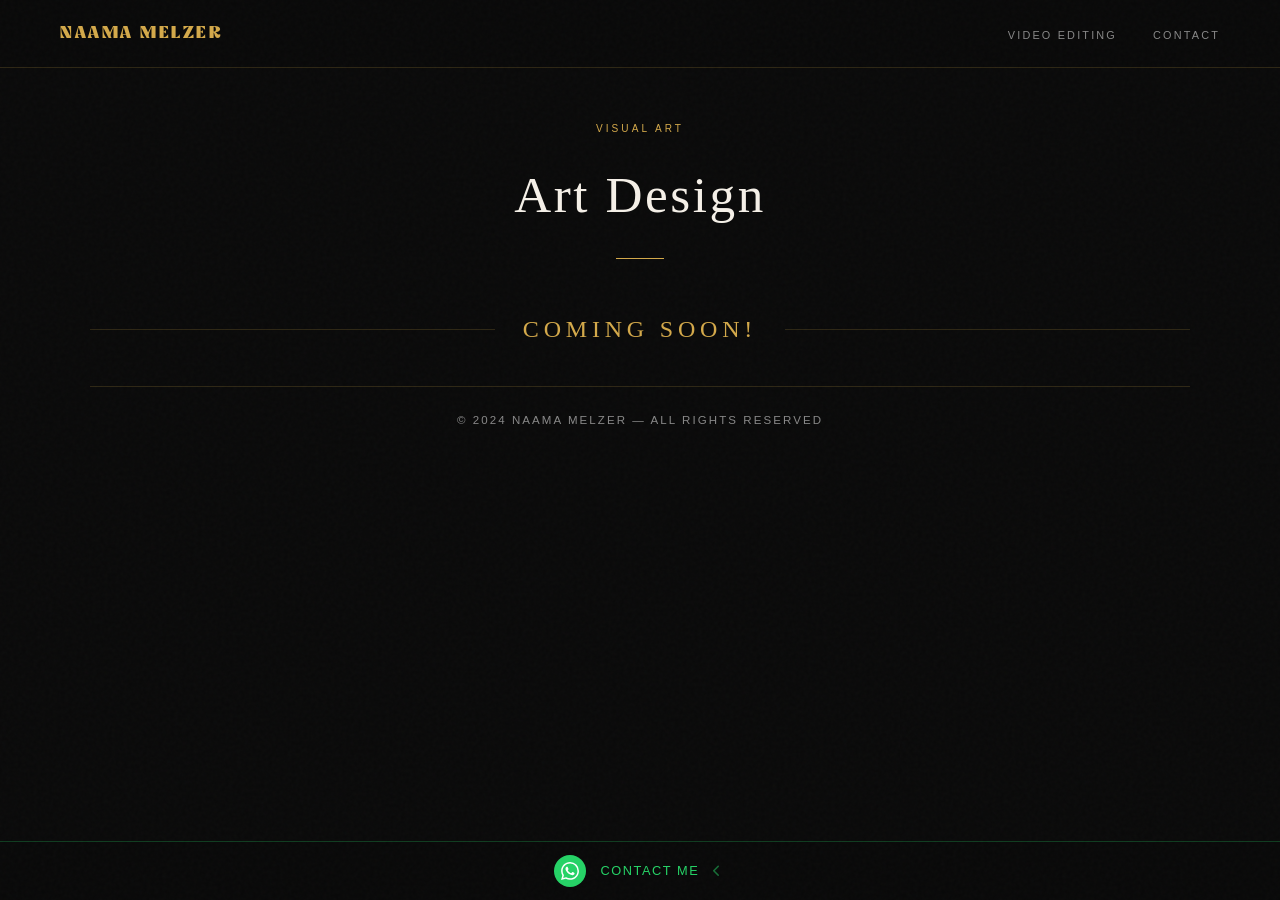
==== commit b44e4ad0: "Refresh portfolio for video editing and preserve original site" ====
--- a/Art.html
+++ b/Art.html
@@ -3,6 +3,7 @@
 <head>
   <meta charset="UTF-8">
   <meta name="viewport" content="width=device-width, initial-scale=1.0">
+  <meta name="robots" content="noindex, nofollow">
   <title>Art Design — Naama Melzer</title>
   <link rel="stylesheet" href="style.css">
   <link rel="stylesheet" href="https://cdnjs.cloudflare.com/ajax/libs/font-awesome/6.4.0/css/all.min.css">
@@ -11,14 +12,7 @@
 
   <header>
     <a href="index.html"><span class="nav-brand">Naama Melzer</span></a>
-    <nav>
-      <ul>
-        <li><a href="Video.html">Video Editing</a></li>
-        <li><a href="Art.html" class="active">Art Design</a></li>
-        <li><a href="CostumeDesgine.html">Costume Design</a></li>
-        <li><a href="ContactUs.html">Contact</a></li>
-      </ul>
-    </nav>
+    <nav aria-label="Main navigation"><ul><li><a href="/Video.html">Video Editing</a></li><li><a href="/ContactUs.html">Contact</a></li></ul></nav>
   </header>
 
   <div class="section-header" style="padding-top:120px">
--- a/style.css
+++ b/style.css
@@ -2,19 +2,20 @@
    NAAMA MELZER — PORTFOLIO  |  Professional Redesign
    ============================================================ */
 
-@import url('https://fonts.googleapis.com/css2?family=Cormorant+Garamond:ital,wght@0,300;0,400;0,600;1,300;1,400&family=Montserrat:wght@300;400;500;600&display=swap');
-
 @font-face {
   font-family: 'NEONLEDLight';
-  src: url('NEONLEDLight.otf') format('opentype');
+  src: url('/NEONLEDLight.otf') format('opentype');
+  font-display: swap;
 }
 @font-face {
   font-family: 'CameraObscuraDEMO';
-  src: url('CameraObscuraDEMO.otf') format('opentype');
+  src: url('/CameraObscuraDEMO.otf') format('opentype');
+  font-display: swap;
 }
 @font-face {
   font-family: 'NougatExtraBlack';
-  src: url('Nougat-ExtraBlack.ttf') format('truetype');
+  src: url('/Nougat-ExtraBlack.ttf') format('truetype');
+  font-display: swap;
 }
 
 :root {
@@ -574,3 +575,76 @@
   .wa-cta-label, .wa-cta-sub { direction: ltr; }
   .wa-text { font-size: 0.72rem; }
 }
+
+
+/* Video-first portfolio refresh */
+:root { color-scheme: dark; --focus-ring:#f0cc7a; }
+html { scroll-padding-top:82px; }
+body { padding-bottom:58px; }
+.skip-link { position:fixed; top:8px; left:8px; z-index:10000; padding:10px 14px; background:var(--gold); color:var(--bg); transform:translateY(-150%); }
+.skip-link:focus { transform:translateY(0); }
+button:focus-visible,a:focus-visible,input:focus-visible,textarea:focus-visible,select:focus-visible { outline:2px solid var(--focus-ring); outline-offset:4px; }
+.hero { min-height:480px; justify-content:center; padding:118px 24px 64px; }
+.hero-line { height:48px; margin-bottom:28px; }
+.hero-kicker,.label { font-size:.66rem; letter-spacing:.25em; text-transform:uppercase; color:var(--gold); }
+.hero h1 { font-size:clamp(3.3rem,9vw,7.4rem); }
+.hero h2 { margin-top:12px; letter-spacing:.28em; }
+.hero-copy { max-width:620px; margin:24px auto 0; color:rgba(245,240,232,.74); font-size:clamp(.9rem,1.5vw,1.02rem); line-height:1.9; }
+.hero-actions { display:flex; flex-wrap:wrap; align-items:center; justify-content:center; gap:14px; margin-top:30px; }
+.hero-primary-link,.hero-secondary-link { min-height:46px; display:inline-flex; align-items:center; justify-content:center; gap:12px; padding:12px 22px; font-size:.68rem; font-weight:500; letter-spacing:.16em; text-transform:uppercase; transition:background var(--transition),color var(--transition),border-color var(--transition),transform var(--transition); }
+.hero-primary-link { background:var(--gold); border:1px solid var(--gold); color:var(--bg); }
+.hero-primary-link:hover { background:var(--gold-light); border-color:var(--gold-light); transform:translateY(-2px); }
+.hero-secondary-link { border:1px solid rgba(245,240,232,.34); color:var(--white); }
+.hero-secondary-link:hover { border-color:var(--gold); color:var(--gold); }
+.hero-divider { margin-top:42px; }
+.section-header h1,.section-header h2 { font-family:'Cormorant Garamond',serif; font-size:clamp(2rem,5vw,3.2rem); font-weight:300; color:var(--white); letter-spacing:.05em; }
+.section-intro { max-width:620px; margin:12px auto 0; color:var(--grey); font-size:.88rem; }
+.showreel-section { margin-bottom:72px; }
+.showreel-poster { display:block; position:relative; width:100%; aspect-ratio:16/9; overflow:hidden; border:1px solid var(--border); border-radius:4px; padding:0; background:#000; cursor:pointer; }
+.showreel-poster img { width:100%; height:100%; object-fit:cover; opacity:.82; transition:transform .6s ease,opacity .6s ease; }
+.showreel-poster:hover img { transform:scale(1.025); opacity:1; }
+.showreel-play-icon { position:absolute; left:50%; top:50%; transform:translate(-50%,-50%); width:76px; height:76px; border:1px solid rgba(255,255,255,.75); border-radius:50%; display:grid; place-items:center; background:rgba(10,10,10,.55); backdrop-filter:blur(8px); }
+.showreel-play-icon span { display:block; margin-left:5px; width:0; height:0; border-top:10px solid transparent; border-bottom:10px solid transparent; border-left:16px solid var(--gold); }
+.showreel-play-label { position:absolute; left:50%; top:calc(50% + 58px); transform:translateX(-50%); font-size:.65rem; letter-spacing:.2em; text-transform:uppercase; color:var(--white); }
+.media-note { margin-top:12px; text-align:center; color:var(--grey); font-size:.7rem; letter-spacing:.08em; }
+.showreel-playing { height:auto; }
+.showreel-playing iframe { display:block; width:100%; aspect-ratio:16/9; border:0; }
+.slider-dots button { appearance:none; width:8px; height:8px; padding:0; border:0; border-radius:50%; background:rgba(255,255,255,.35); cursor:pointer; }
+.slider-dots button.active { background:var(--gold); transform:scale(1.3); }
+.section-cta { text-align:center; margin:-38px auto 78px; }
+.text-link { display:inline-block; color:var(--gold); font-size:.72rem; letter-spacing:.18em; text-transform:uppercase; border-bottom:1px solid var(--border); padding-bottom:6px; }
+.text-link:hover { color:var(--gold-light); }
+.home-cta { padding:76px 24px 84px; text-align:center; border-top:1px solid var(--border); border-bottom:1px solid var(--border); background:radial-gradient(ellipse at center,rgba(212,169,74,.08),transparent 68%); }
+.home-cta h2 { margin:12px auto 26px; font:300 clamp(2rem,5vw,3.1rem)/1.1 'Cormorant Garamond',serif; color:var(--white); }
+.home-contact { padding-bottom:88px; }
+.wa-bar { padding-bottom:env(safe-area-inset-bottom); }
+.page-title { padding-top:116px !important; }
+.contact-wrapper { margin-bottom:100px; }
+.contact-info h2,.contact-form-side h2 { font-family:'Cormorant Garamond',serif; font-size:2rem; font-weight:300; color:var(--gold); }
+.contact-intro { color:var(--grey); font-size:.82rem; line-height:1.8; margin-top:-12px; }
+.contact-whatsapp { display:inline-flex; width:fit-content; gap:10px; margin-top:10px; color:var(--gold); border-bottom:1px solid var(--border); padding-bottom:5px; font-size:.7rem; letter-spacing:.12em; text-transform:uppercase; }
+.contact-whatsapp:hover { color:var(--gold-light); }
+.form-group label { letter-spacing:.12em; }
+.form-group input,.form-group textarea,.form-group select { width:100%; background:#101010; border:1px solid rgba(212,169,74,.22); border-radius:2px; color:var(--white); font-family:'Montserrat',sans-serif; font-size:.84rem; padding:12px 13px; }
+.form-group input:focus,.form-group textarea:focus,.form-group select:focus { border-color:var(--gold); outline:2px solid rgba(240,204,122,.2); }
+.form-group textarea { min-height:130px; height:auto; resize:vertical; }
+.form-group select option { background:var(--bg2); }
+.submit-btn { min-height:48px; letter-spacing:.16em; }
+.submit-btn:disabled { cursor:wait; opacity:.65; }
+.form-status { min-height:1.5em; margin-top:14px; font-size:.78rem; line-height:1.6; }
+.form-status.is-success { color:#9ad3a7; }
+.form-status.is-error { color:#ff9a9a; }
+.form-privacy-note { margin-top:8px; color:var(--grey); font-size:.66rem; }
+.honeypot { position:absolute !important; left:-10000px !important; width:1px !important; height:1px !important; overflow:hidden !important; }
+.video-project .vp-info p { line-height:1.8; }
+@media(max-width:900px) { .contact-wrapper { grid-template-columns:1fr; } }
+@media(max-width:600px) {
+body { padding-bottom:56px; } header { height:62px; } nav ul { gap:16px; } nav ul li a { font-size:.62rem; letter-spacing:.1em; }
+.hero { min-height:420px; padding:104px 20px 48px; } .hero h1 { font-size:clamp(3rem,14vw,5rem); }
+.hero h2 { font-size:.75rem; letter-spacing:.2em; } .hero-copy { max-width:34rem; font-size:.86rem; }
+.hero-actions { width:100%; flex-direction:column; } .hero-primary-link,.hero-secondary-link { width:min(100%,320px); }
+.showreel-play-icon { width:60px; height:60px; } .showreel-play-label { top:calc(50% + 48px); }
+.slider-wrap { height:clamp(230px,68vw,380px); } .video-project .vp-gallery { height:240px; }
+.contact-info,.contact-form-side { padding:34px 24px; } .home-cta { padding:60px 22px 68px; } .home-contact { padding:54px 20px 72px; }
+}
+@media(prefers-reduced-motion:reduce) { *,*::before,*::after { scroll-behavior:auto !important; animation-duration:.01ms !important; animation-iteration-count:1 !important; transition-duration:.01ms !important; } }
